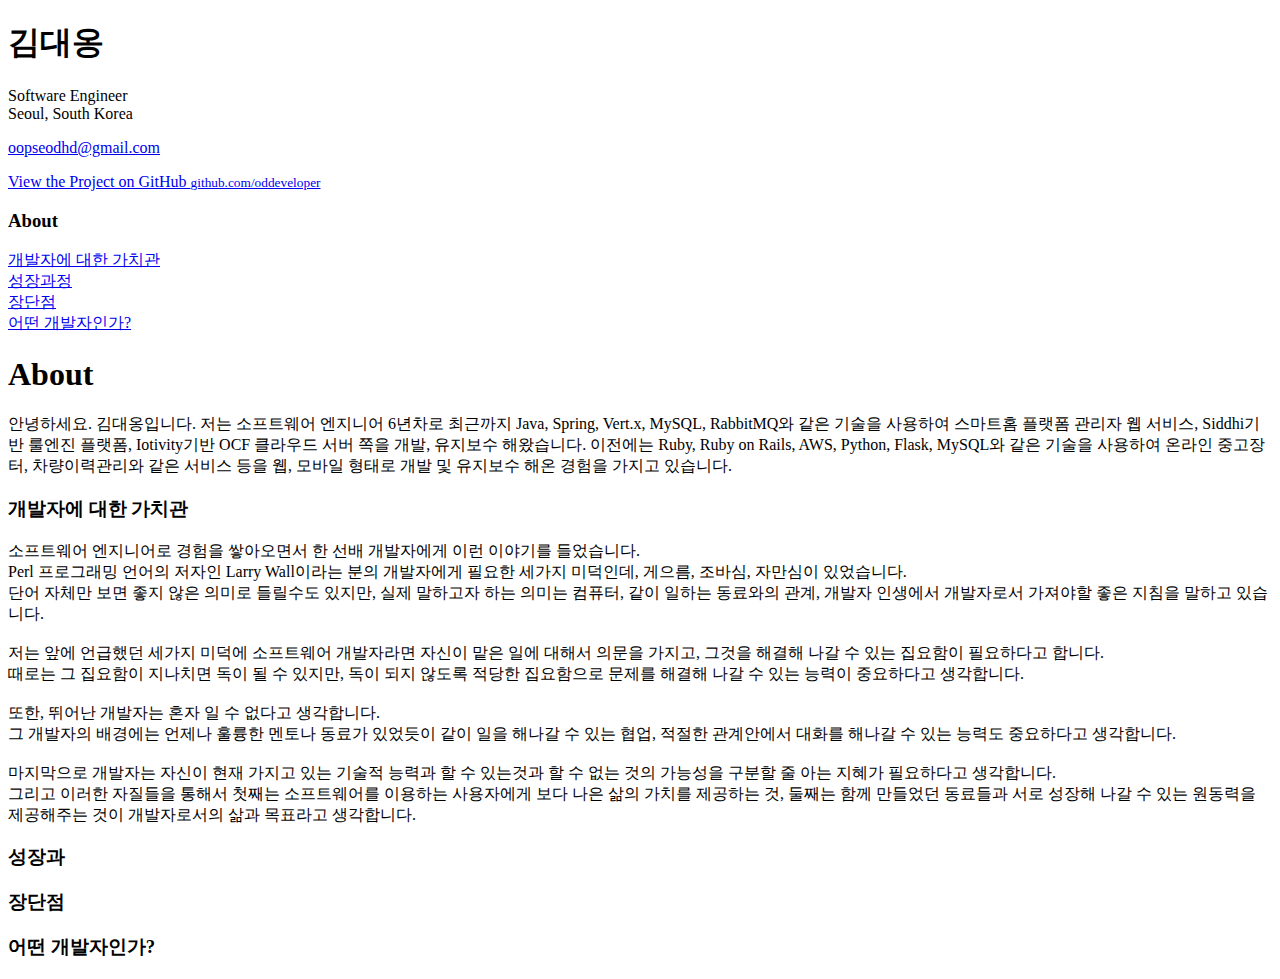
==== pages/about.html @ 231574f2 "add about.html" ====
<!doctype html>
<html>
<head>
    <meta charset="utf-8">
    <meta http-equiv="X-UA-Compatible" content="chrome=1">
    <title>oddeveloper portfolio</title>
    <link rel="stylesheet" href="stylesheets/styles.css">
    <link rel="stylesheet" href="stylesheets/pygment_trac.css">
    <meta name="viewport" content="width=device-width">
    <!--[if lt IE 9]>
    <script src="//html5shiv.googlecode.com/svn/trunk/html5.js"></script>
    <![endif]-->
</head>
<body>
<div class="wrapper">
    <header>
        <h1>김대옹</h1>
        <p>
            Software Engineer<br/>
            Seoul, South Korea
        </p>
        <a class="u-email" href="mailto:oopseodhd@gmail.com">oopseodhd@gmail.com</a><br/>
        <p class="view"><a href="http://github.com/oddeveloper">View the Project on GitHub <small>github.com/oddeveloper</small></a></p>
        <p>
        <h3>About</h3>
        <a href="#values">개발자에 대한 가치관</a><br/>
        <a href="#growth-history">성장과정</a><br/>
        <a href="#prosandcons">장단점</a><br/>
        <a href="#developer">어떤 개발자인가?</a><br/>
        </p>
    </header>
    <section>
        <h1>About</h1>
        <p>
            안녕하세요. 김대옹입니다.
            저는 소프트웨어 엔지니어 6년차로 최근까지 Java, Spring, Vert.x, MySQL, RabbitMQ와 같은 기술을 사용하여 스마트홈 플랫폼 관리자 웹 서비스, Siddhi기반 룰엔진 플랫폼, Iotivity기반 OCF 클라우드 서버 쪽을 개발, 유지보수 해왔습니다.
            이전에는 Ruby, Ruby on Rails, AWS, Python, Flask, MySQL와 같은 기술을 사용하여 온라인 중고장터, 차량이력관리와 같은 서비스 등을  웹, 모바일 형태로 개발 및 유지보수 해온 경험을 가지고 있습니다.
        </p>
        <h3 id="values"><b>개발자에 대한 가치관</b></h3>
        <p>
            소프트웨어 엔지니어로 경험을 쌓아오면서 한 선배 개발자에게 이런 이야기를 들었습니다.<br/>
            Perl 프로그래밍 언어의 저자인 Larry Wall이라는 분의 개발자에게 필요한 세가지 미덕인데, 게으름, 조바심, 자만심이 있었습니다.<br/>
            단어 자체만 보면 좋지 않은 의미로 들릴수도 있지만, 실제 말하고자 하는 의미는 컴퓨터, 같이 일하는 동료와의 관계, 개발자 인생에서 개발자로서 가져야할 좋은 지침을 말하고 있습니다.<br/><br/>
            저는 앞에 언급했던 세가지 미덕에 소프트웨어 개발자라면 자신이 맡은 일에 대해서 의문을 가지고, 그것을 해결해 나갈 수 있는 집요함이 필요하다고 합니다.<br/>
            때로는 그 집요함이 지나치면 독이 될 수 있지만, 독이 되지 않도록 적당한 집요함으로 문제를 해결해 나갈 수 있는 능력이 중요하다고 생각합니다.<br/><br/>
            또한, 뛰어난 개발자는 혼자 일 수 없다고 생각합니다.<br/>
            그 개발자의 배경에는 언제나 훌륭한 멘토나 동료가 있었듯이 같이 일을 해나갈 수 있는 협업, 적절한 관계안에서 대화를 해나갈 수 있는 능력도 중요하다고 생각합니다.<br/><br/>
            마지막으로 개발자는 자신이 현재 가지고 있는 기술적 능력과 할 수 있는것과 할 수 없는 것의 가능성을 구분할 줄 아는 지혜가 필요하다고 생각합니다.<br/>
            그리고 이러한 자질들을 통해서 첫째는 소프트웨어를 이용하는 사용자에게 보다 나은 삶의 가치를 제공하는 것, 둘째는 함께 만들었던 동료들과 서로 성장해 나갈 수 있는 원동력을 제공해주는 것이 개발자로서의 삶과 목표라고 생각합니다.
        </p>
        <h3 id="growth-history"><b>성장과</b></h3>
        <h3 id="prosandcons"><b>장단점</b></h3>
        <h3 id="developer"><b>어떤 개발자인가?</b></h3>
    </section>
</div>
<script src="javascripts/scale.fix.js"></script>
</body>
</html>
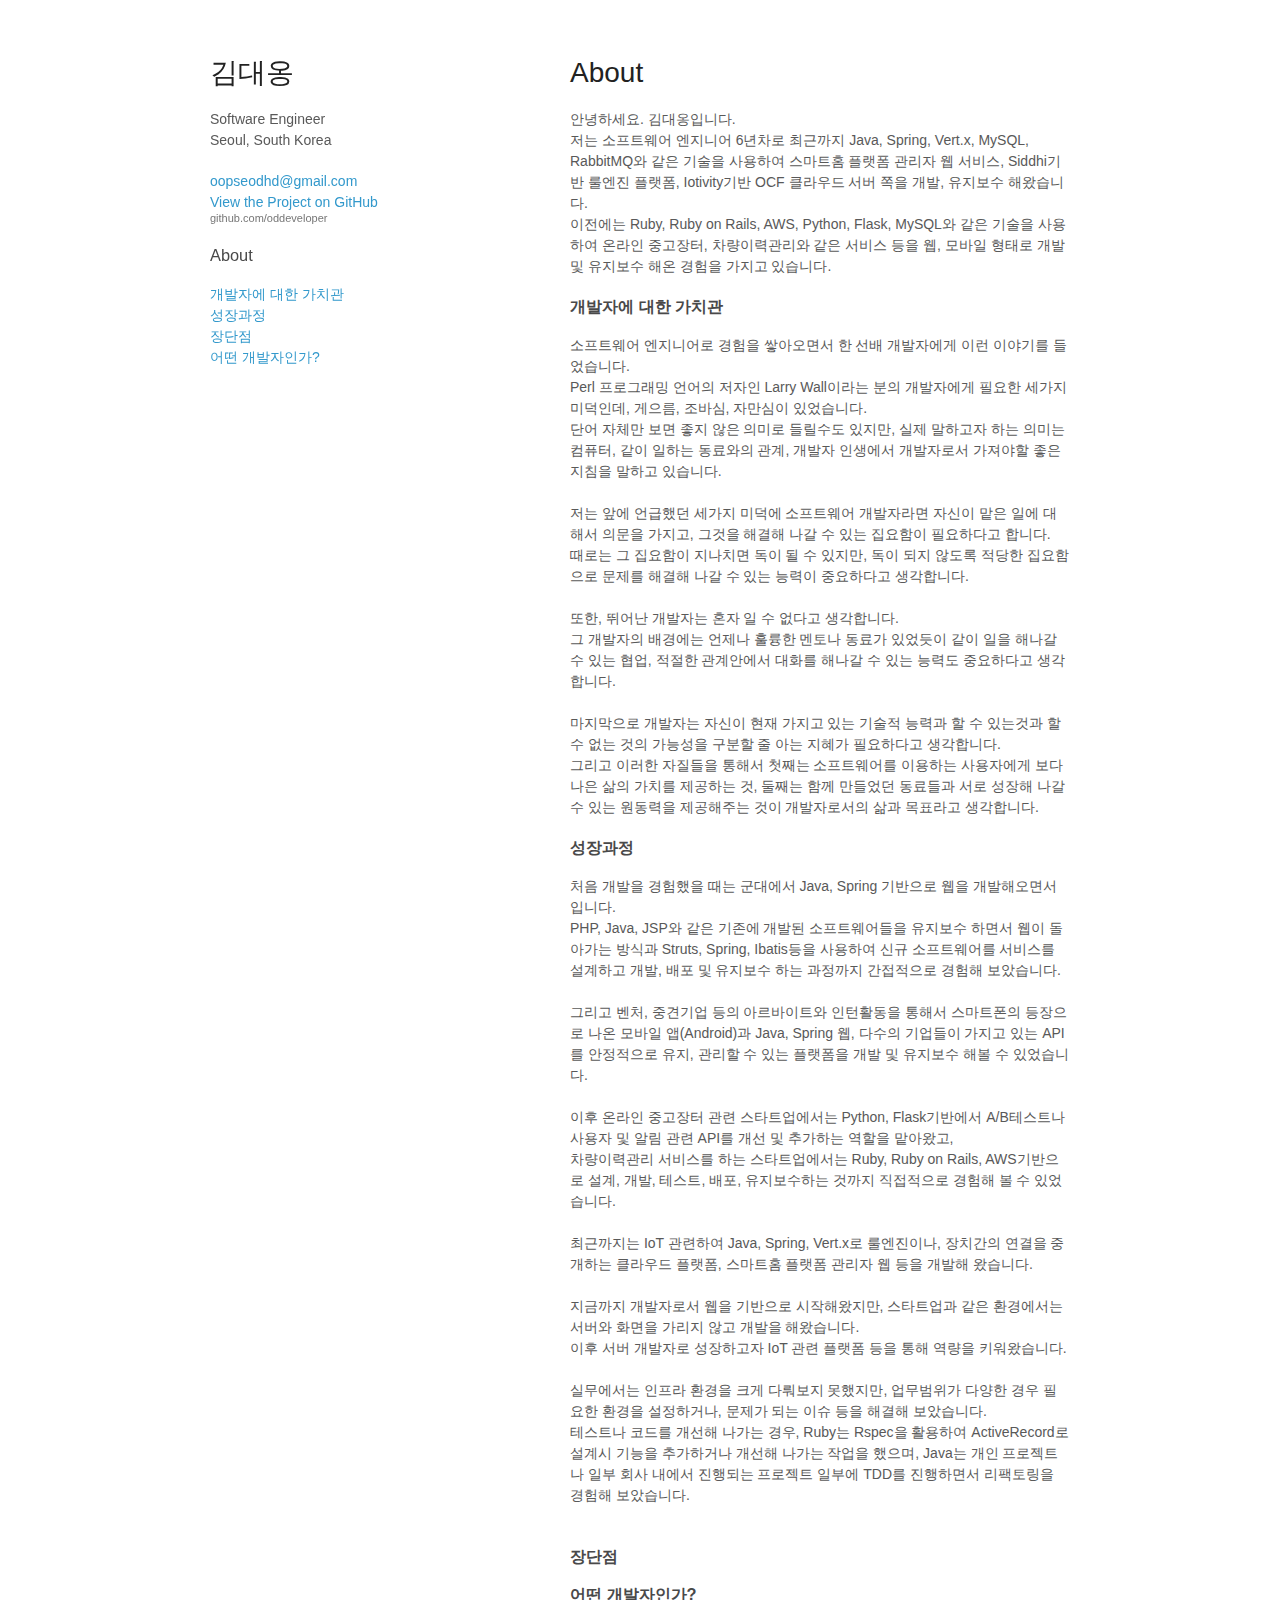
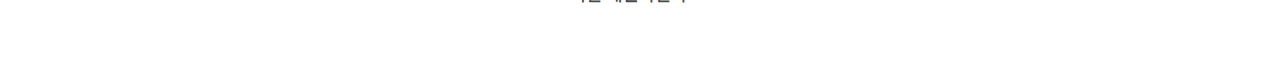
==== commit a0790153: "update about.html" ====
--- a/pages/about.html
+++ b/pages/about.html
@@ -4,9 +4,10 @@
     <meta charset="utf-8">
     <meta http-equiv="X-UA-Compatible" content="chrome=1">
     <title>oddeveloper portfolio</title>
-    <link rel="stylesheet" href="stylesheets/styles.css">
-    <link rel="stylesheet" href="stylesheets/pygment_trac.css">
+    <link rel="stylesheet" href="../stylesheets/styles.css">
+    <link rel="stylesheet" href="../stylesheets/pygment_trac.css">
     <meta name="viewport" content="width=device-width">
+    <script src="https://code.jquery.com/jquery-3.3.1.min.js"></script>
     <!--[if lt IE 9]>
     <script src="//html5shiv.googlecode.com/svn/trunk/html5.js"></script>
     <![endif]-->
@@ -29,12 +30,12 @@
         <a href="#developer">어떤 개발자인가?</a><br/>
         </p>
     </header>
-    <section>
+    <section id="contents">
         <h1>About</h1>
         <p>
-            안녕하세요. 김대옹입니다.
-            저는 소프트웨어 엔지니어 6년차로 최근까지 Java, Spring, Vert.x, MySQL, RabbitMQ와 같은 기술을 사용하여 스마트홈 플랫폼 관리자 웹 서비스, Siddhi기반 룰엔진 플랫폼, Iotivity기반 OCF 클라우드 서버 쪽을 개발, 유지보수 해왔습니다.
-            이전에는 Ruby, Ruby on Rails, AWS, Python, Flask, MySQL와 같은 기술을 사용하여 온라인 중고장터, 차량이력관리와 같은 서비스 등을  웹, 모바일 형태로 개발 및 유지보수 해온 경험을 가지고 있습니다.
+            안녕하세요. 김대옹입니다.</br>
+            저는 소프트웨어 엔지니어 6년차로 최근까지 Java, Spring, Vert.x, MySQL, RabbitMQ와 같은 기술을 사용하여 스마트홈 플랫폼 관리자 웹 서비스, Siddhi기반 룰엔진 플랫폼, Iotivity기반 OCF 클라우드 서버 쪽을 개발, 유지보수 해왔습니다.</br>
+            이전에는 Ruby, Ruby on Rails, AWS, Python, Flask, MySQL와 같은 기술을 사용하여 온라인 중고장터, 차량이력관리와 같은 서비스 등을  웹, 모바일 형태로 개발 및 유지보수 해온 경험을 가지고 있습니다.</br>
         </p>
         <h3 id="values"><b>개발자에 대한 가치관</b></h3>
         <p>
@@ -48,11 +49,28 @@
             마지막으로 개발자는 자신이 현재 가지고 있는 기술적 능력과 할 수 있는것과 할 수 없는 것의 가능성을 구분할 줄 아는 지혜가 필요하다고 생각합니다.<br/>
             그리고 이러한 자질들을 통해서 첫째는 소프트웨어를 이용하는 사용자에게 보다 나은 삶의 가치를 제공하는 것, 둘째는 함께 만들었던 동료들과 서로 성장해 나갈 수 있는 원동력을 제공해주는 것이 개발자로서의 삶과 목표라고 생각합니다.
         </p>
-        <h3 id="growth-history"><b>성장과</b></h3>
+        <h3 id="growth-history"><b>성장과정</b></h3>
+        <p>
+            처음 개발을 경험했을 때는 군대에서 Java, Spring 기반으로 웹을 개발해오면서 입니다.<br/>
+            PHP, Java, JSP와 같은 기존에 개발된 소프트웨어들을 유지보수 하면서 웹이 돌아가는 방식과 Struts, Spring, Ibatis등을 사용하여 신규 소프트웨어를 서비스를 설계하고 개발, 배포 및 유지보수 하는 과정까지 간접적으로 경험해 보았습니다.<br/><br/>
+
+            그리고 벤처, 중견기업 등의 아르바이트와 인턴활동을 통해서 스마트폰의 등장으로 나온 모바일 앱(Android)과 Java, Spring 웹, 다수의 기업들이 가지고 있는 API를 안정적으로 유지, 관리할 수 있는 플랫폼을 개발 및 유지보수 해볼 수 있었습니다.<br/><br/>
+
+            이후 온라인 중고장터 관련 스타트업에서는 Python, Flask기반에서 A/B테스트나 사용자 및 알림 관련 API를 개선 및 추가하는 역할을 맡아왔고,<br/>
+            차량이력관리 서비스를 하는 스타트업에서는 Ruby, Ruby on Rails, AWS기반으로 설계, 개발, 테스트, 배포, 유지보수하는 것까지 직접적으로 경험해 볼 수 있었습니다.<br/><br/>
+
+            최근까지는 IoT 관련하여 Java, Spring, Vert.x로 룰엔진이나, 장치간의 연결을 중개하는 클라우드 플랫폼, 스마트홈 플랫폼 관리자 웹 등을 개발해 왔습니다.<br/><br/>
+
+            지금까지 개발자로서 웹을 기반으로 시작해왔지만, 스타트업과 같은 환경에서는 서버와 화면을 가리지 않고 개발을 해왔습니다.<br/>
+            이후 서버 개발자로 성장하고자 IoT 관련 플랫폼 등을 통해 역량을 키워왔습니다.<br/><br/>
+
+            실무에서는 인프라 환경을 크게 다뤄보지 못했지만, 업무범위가 다양한 경우 필요한 환경을 설정하거나, 문제가 되는 이슈 등을 해결해 보았습니다.<br/>
+            테스트나 코드를 개선해 나가는 경우, Ruby는 Rspec을 활용하여 ActiveRecord로 설계시 기능을 추가하거나 개선해 나가는 작업을 했으며, Java는 개인 프로젝트나 일부 회사 내에서 진행되는 프로젝트 일부에 TDD를 진행하면서 리팩토링을 경험해 보았습니다.<br/><br/>
+        </p>
         <h3 id="prosandcons"><b>장단점</b></h3>
         <h3 id="developer"><b>어떤 개발자인가?</b></h3>
     </section>
 </div>
-<script src="javascripts/scale.fix.js"></script>
+<script src="../javascripts/scale.fix.js"></script>
 </body>
 </html>
--- a/stylesheets/styles.css
+++ b/stylesheets/styles.css
@@ -0,0 +1,285 @@
+body {
+  background-color: #fff;
+  padding:50px;
+  font: 14px/1.5 -apple-system, BlinkMacSystemFont, "Segoe UI", Roboto, Oxygen, Ubuntu, Cantarell, "Fira Sans", "Droid Sans", "Helvetica Neue", Arial, sans-serif, "Apple Color Emoji", "Segoe UI Emoji", "Segoe UI Symbol";
+  color:#595959;
+  font-weight:400;
+}
+
+h1, h2, h3, h4, h5, h6 {
+  color:#222;
+  margin:0 0 20px;
+}
+
+p, ul, ol, table, pre, dl {
+  margin:0 0 20px;
+}
+
+h1, h2, h3 {
+  line-height:1.1;
+}
+
+h1 {
+  font-size:28px;
+  font-weight: 500;
+}
+
+h2 {
+  color:#393939;
+  font-weight: 500;
+}
+
+h3, h4, h5, h6 {
+  color:#494949;
+  font-weight: 500;
+}
+
+a {
+  color:#39c;
+  text-decoration:none;
+}
+
+a:hover {
+  color:#069;
+}
+
+a small {
+  font-size:11px;
+  color:#777;
+  margin-top:-0.3em;
+  display:block;
+}
+
+a:hover small {
+  color:#777;
+}
+
+.wrapper {
+  width:860px;
+  margin:0 auto;
+}
+
+blockquote {
+  border-left:1px solid #e5e5e5;
+  margin:0;
+  padding:0 0 0 20px;
+  font-style:italic;
+}
+
+code, pre {
+  font-family:Monaco, Bitstream Vera Sans Mono, Lucida Console, Terminal, Consolas, Liberation Mono, DejaVu Sans Mono, Courier New, monospace;
+  color:#333;
+}
+
+pre {
+  padding:8px 15px;
+  background: #f8f8f8;
+  border-radius:5px;
+  border:1px solid #e5e5e5;
+  overflow-x: auto;
+}
+
+table {
+  width:100%;
+  border-collapse:collapse;
+}
+
+th, td {
+  text-align:left;
+  padding:5px 10px;
+  border-bottom:1px solid #e5e5e5;
+}
+
+dt {
+  color:#444;
+  font-weight:500;
+}
+
+th {
+  color:#444;
+}
+
+img {
+  max-width:100%;
+}
+
+header {
+  width:270px;
+  float:left;
+  position:fixed;
+  -webkit-font-smoothing:subpixel-antialiased;
+}
+
+header ul {
+  list-style:none;
+  height:40px;
+  padding:0;
+  background: #f4f4f4;
+  border-radius:5px;
+  border:1px solid #e0e0e0;
+  width:270px;
+}
+
+header li {
+  width:89px;
+  float:left;
+  border-right:1px solid #e0e0e0;
+  height:40px;
+}
+
+header li:first-child a {
+  border-radius:5px 0 0 5px;
+}
+
+header li:last-child a {
+  border-radius:0 5px 5px 0;
+}
+
+header ul a {
+  line-height:1;
+  font-size:11px;
+  color:#999;
+  display:block;
+  text-align:center;
+  padding-top:6px;
+  height:34px;
+}
+
+header ul a:hover {
+  color:#999;
+}
+
+header ul a:active {
+  background-color:#f0f0f0;
+}
+
+strong {
+  color:#222;
+  font-weight:500;
+}
+
+header ul li + li + li {
+  border-right:none;
+  width:89px;
+}
+
+header ul a strong {
+  font-size:14px;
+  display:block;
+  color:#222;
+}
+
+section {
+  width:500px;
+  float:right;
+  padding-bottom:50px;
+}
+
+small {
+  font-size:11px;
+}
+
+hr {
+  border:0;
+  background:#e5e5e5;
+  height:1px;
+  margin:0 0 20px;
+}
+
+footer {
+  width:270px;
+  float:left;
+  position:fixed;
+  bottom:50px;
+  -webkit-font-smoothing:subpixel-antialiased;
+}
+
+@media print, screen and (max-width: 960px) {
+
+  div.wrapper {
+    width:auto;
+    margin:0;
+  }
+
+  header, section, footer {
+    float:none;
+    position:static;
+    width:auto;
+  }
+
+  header {
+    padding-right:320px;
+  }
+
+  section {
+    border:1px solid #e5e5e5;
+    border-width:1px 0;
+    padding:20px 0;
+    margin:0 0 20px;
+  }
+
+  header a small {
+    display:inline;
+  }
+
+  header ul {
+    position:absolute;
+    right:50px;
+    top:52px;
+  }
+}
+
+@media print, screen and (max-width: 720px) {
+  body {
+    word-wrap:break-word;
+  }
+
+  header {
+    padding:0;
+  }
+
+  header ul, header p.view {
+    position:static;
+  }
+
+  pre, code {
+    word-wrap:normal;
+  }
+}
+
+@media print, screen and (max-width: 480px) {
+  body {
+    padding:15px;
+  }
+
+  header ul {
+    width:99%;
+  }
+
+  header li, header ul li + li + li {
+    width:33%;
+  }
+}
+
+@media print {
+  body {
+    padding:0.4in;
+    font-size:12pt;
+    color:#444;
+  }
+}
+
+.youtube-container {
+  position: relative;
+  overflow: hidden;
+  padding-top: 56.25%;
+}
+
+.youtube-iframe {
+  position: absolute;
+  top: 0;
+  left: 0;
+  width: 100%;
+  height: 100%;
+  border: 0;
+}
--- a/stylesheets/pygment_trac.css
+++ b/stylesheets/pygment_trac.css
@@ -0,0 +1,69 @@
+.highlight  { background: #ffffff; }
+.highlight .c { color: #999988; font-style: italic } /* Comment */
+.highlight .err { color: #a61717; background-color: #e3d2d2 } /* Error */
+.highlight .k { font-weight: bold } /* Keyword */
+.highlight .o { font-weight: bold } /* Operator */
+.highlight .cm { color: #999988; font-style: italic } /* Comment.Multiline */
+.highlight .cp { color: #999999; font-weight: bold } /* Comment.Preproc */
+.highlight .c1 { color: #999988; font-style: italic } /* Comment.Single */
+.highlight .cs { color: #999999; font-weight: bold; font-style: italic } /* Comment.Special */
+.highlight .gd { color: #000000; background-color: #ffdddd } /* Generic.Deleted */
+.highlight .gd .x { color: #000000; background-color: #ffaaaa } /* Generic.Deleted.Specific */
+.highlight .ge { font-style: italic } /* Generic.Emph */
+.highlight .gr { color: #aa0000 } /* Generic.Error */
+.highlight .gh { color: #999999 } /* Generic.Heading */
+.highlight .gi { color: #000000; background-color: #ddffdd } /* Generic.Inserted */
+.highlight .gi .x { color: #000000; background-color: #aaffaa } /* Generic.Inserted.Specific */
+.highlight .go { color: #888888 } /* Generic.Output */
+.highlight .gp { color: #555555 } /* Generic.Prompt */
+.highlight .gs { font-weight: bold } /* Generic.Strong */
+.highlight .gu { color: #800080; font-weight: bold; } /* Generic.Subheading */
+.highlight .gt { color: #aa0000 } /* Generic.Traceback */
+.highlight .kc { font-weight: bold } /* Keyword.Constant */
+.highlight .kd { font-weight: bold } /* Keyword.Declaration */
+.highlight .kn { font-weight: bold } /* Keyword.Namespace */
+.highlight .kp { font-weight: bold } /* Keyword.Pseudo */
+.highlight .kr { font-weight: bold } /* Keyword.Reserved */
+.highlight .kt { color: #445588; font-weight: bold } /* Keyword.Type */
+.highlight .m { color: #009999 } /* Literal.Number */
+.highlight .s { color: #d14 } /* Literal.String */
+.highlight .na { color: #008080 } /* Name.Attribute */
+.highlight .nb { color: #0086B3 } /* Name.Builtin */
+.highlight .nc { color: #445588; font-weight: bold } /* Name.Class */
+.highlight .no { color: #008080 } /* Name.Constant */
+.highlight .ni { color: #800080 } /* Name.Entity */
+.highlight .ne { color: #990000; font-weight: bold } /* Name.Exception */
+.highlight .nf { color: #990000; font-weight: bold } /* Name.Function */
+.highlight .nn { color: #555555 } /* Name.Namespace */
+.highlight .nt { color: #000080 } /* Name.Tag */
+.highlight .nv { color: #008080 } /* Name.Variable */
+.highlight .ow { font-weight: bold } /* Operator.Word */
+.highlight .w { color: #bbbbbb } /* Text.Whitespace */
+.highlight .mf { color: #009999 } /* Literal.Number.Float */
+.highlight .mh { color: #009999 } /* Literal.Number.Hex */
+.highlight .mi { color: #009999 } /* Literal.Number.Integer */
+.highlight .mo { color: #009999 } /* Literal.Number.Oct */
+.highlight .sb { color: #d14 } /* Literal.String.Backtick */
+.highlight .sc { color: #d14 } /* Literal.String.Char */
+.highlight .sd { color: #d14 } /* Literal.String.Doc */
+.highlight .s2 { color: #d14 } /* Literal.String.Double */
+.highlight .se { color: #d14 } /* Literal.String.Escape */
+.highlight .sh { color: #d14 } /* Literal.String.Heredoc */
+.highlight .si { color: #d14 } /* Literal.String.Interpol */
+.highlight .sx { color: #d14 } /* Literal.String.Other */
+.highlight .sr { color: #009926 } /* Literal.String.Regex */
+.highlight .s1 { color: #d14 } /* Literal.String.Single */
+.highlight .ss { color: #990073 } /* Literal.String.Symbol */
+.highlight .bp { color: #999999 } /* Name.Builtin.Pseudo */
+.highlight .vc { color: #008080 } /* Name.Variable.Class */
+.highlight .vg { color: #008080 } /* Name.Variable.Global */
+.highlight .vi { color: #008080 } /* Name.Variable.Instance */
+.highlight .il { color: #009999 } /* Literal.Number.Integer.Long */
+
+.type-csharp .highlight .k { color: #0000FF }
+.type-csharp .highlight .kt { color: #0000FF }
+.type-csharp .highlight .nf { color: #000000; font-weight: normal }
+.type-csharp .highlight .nc { color: #2B91AF }
+.type-csharp .highlight .nn { color: #000000 }
+.type-csharp .highlight .s { color: #A31515 }
+.type-csharp .highlight .sc { color: #A31515 }
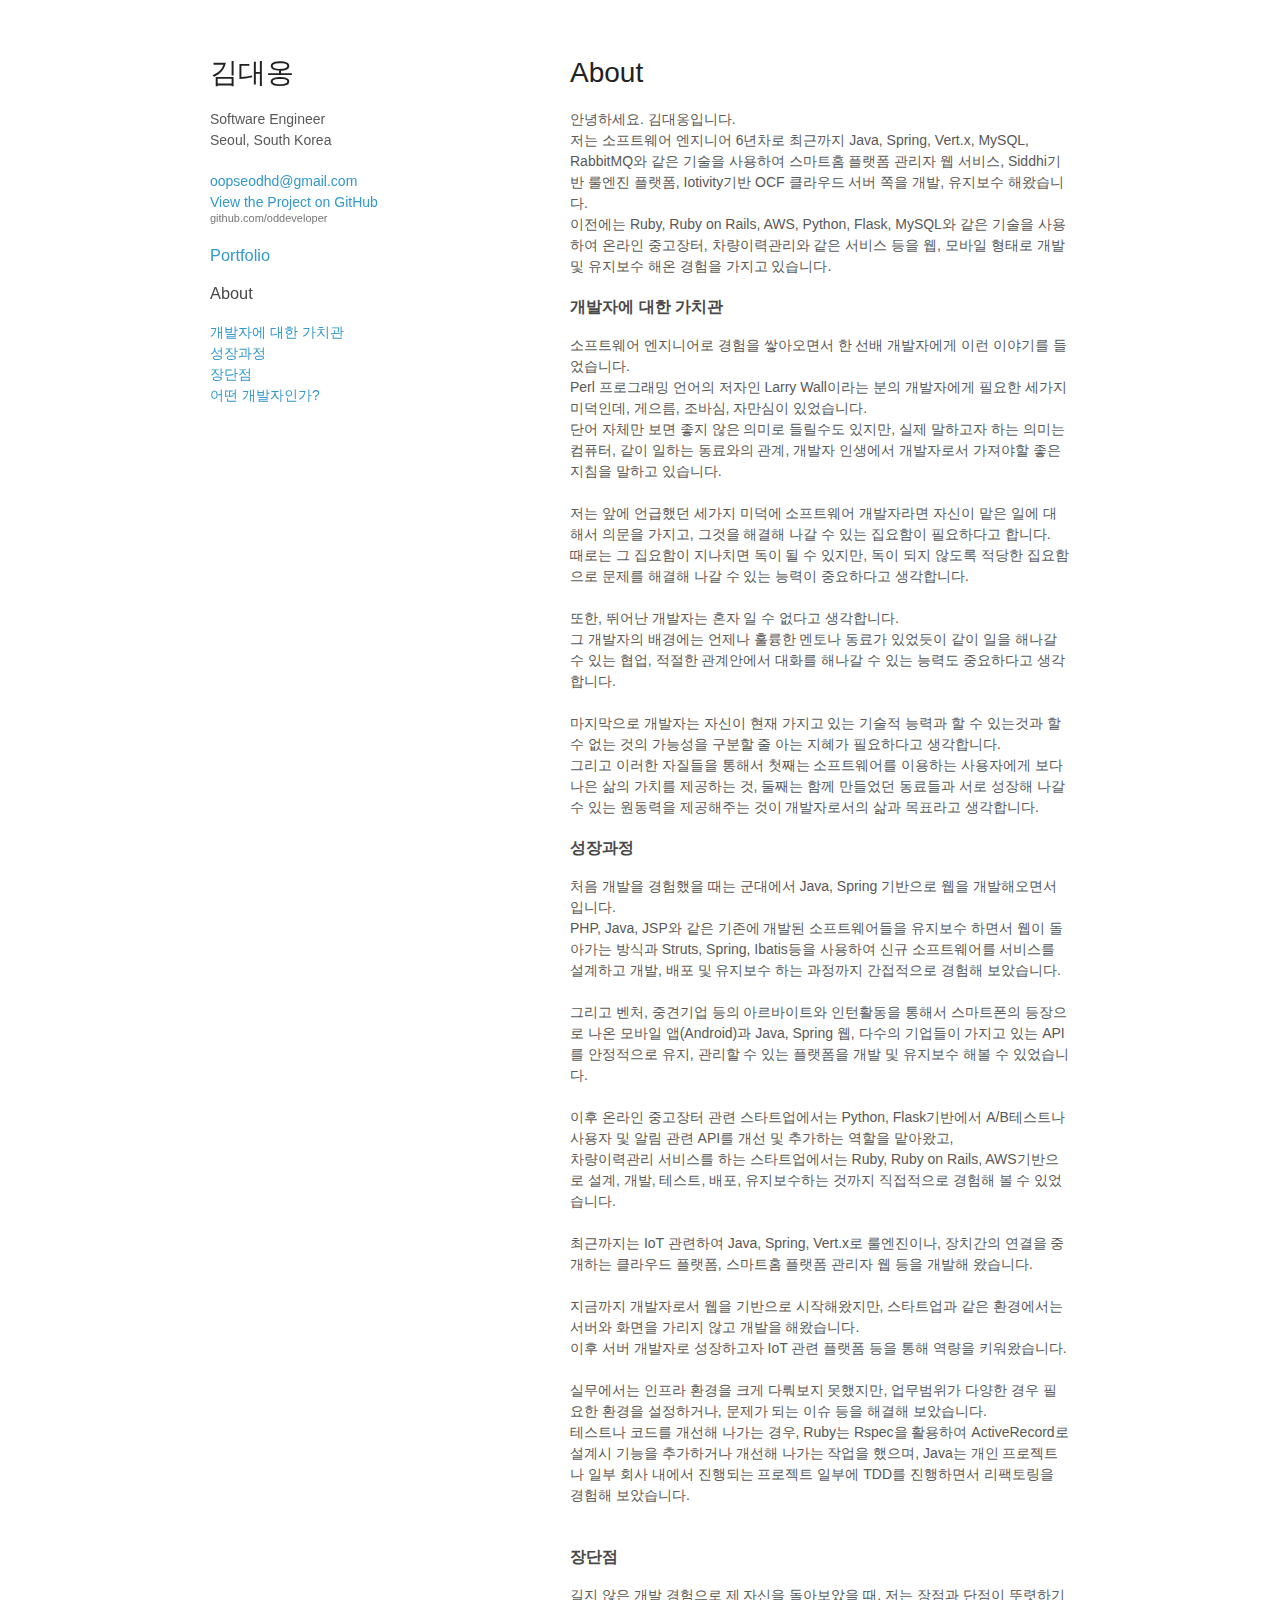
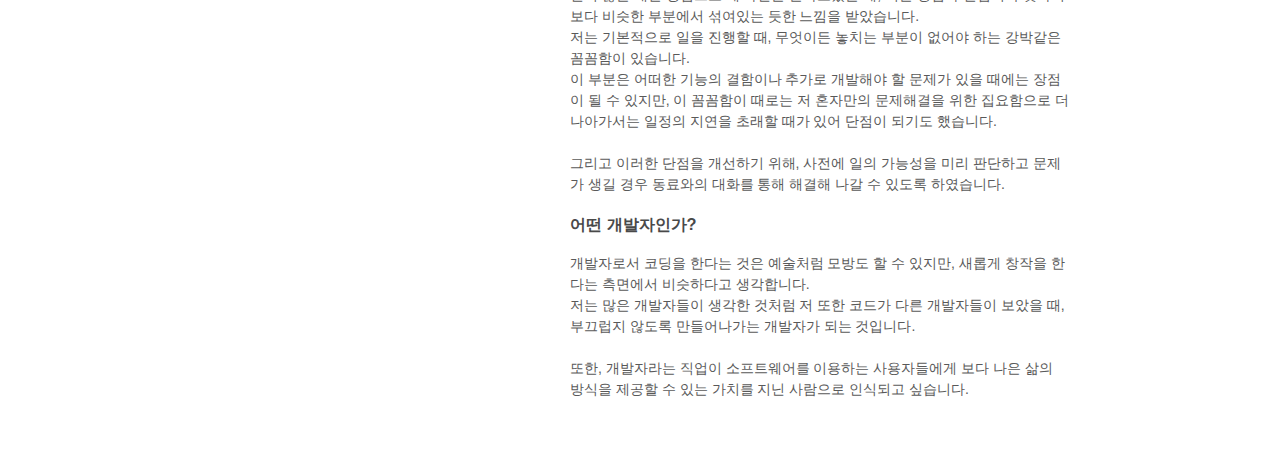
==== commit 6148c886: "update about.html" ====
--- a/pages/about.html
+++ b/pages/about.html
@@ -23,6 +23,7 @@
         <a class="u-email" href="mailto:oopseodhd@gmail.com">oopseodhd@gmail.com</a><br/>
         <p class="view"><a href="http://github.com/oddeveloper">View the Project on GitHub <small>github.com/oddeveloper</small></a></p>
         <p>
+        <h3><a href="../index.html">Portfolio</a></h3>
         <h3>About</h3>
         <a href="#values">개발자에 대한 가치관</a><br/>
         <a href="#growth-history">성장과정</a><br/>
@@ -68,7 +69,21 @@
             테스트나 코드를 개선해 나가는 경우, Ruby는 Rspec을 활용하여 ActiveRecord로 설계시 기능을 추가하거나 개선해 나가는 작업을 했으며, Java는 개인 프로젝트나 일부 회사 내에서 진행되는 프로젝트 일부에 TDD를 진행하면서 리팩토링을 경험해 보았습니다.<br/><br/>
         </p>
         <h3 id="prosandcons"><b>장단점</b></h3>
+        <p>
+            길지 않은 개발 경험으로 제 자신을 돌아보았을 때, 저는 장점과 단점이 뚜렷하기보다 비슷한 부분에서 섞여있는 듯한 느낌을 받았습니다.</br>
+            저는 기본적으로 일을 진행할 때, 무엇이든 놓치는 부분이 없어야 하는 강박같은 꼼꼼함이 있습니다.</br>
+            이 부분은 어떠한 기능의 결함이나 추가로 개발해야 할 문제가 있을 때에는 장점이 될 수 있지만,
+            이 꼼꼼함이 때로는 저 혼자만의 문제해결을 위한 집요함으로 더 나아가서는 일정의 지연을 초래할 때가 있어 단점이 되기도 했습니다.</br></br>
+
+            그리고 이러한 단점을 개선하기 위해, 사전에 일의 가능성을 미리 판단하고 문제가 생길 경우 동료와의 대화를 통해 해결해 나갈 수 있도록 하였습니다.</br>
+        </p>
         <h3 id="developer"><b>어떤 개발자인가?</b></h3>
+        <p>
+            개발자로서 코딩을 한다는 것은 예술처럼 모방도 할 수 있지만, 새롭게 창작을 한다는 측면에서 비슷하다고 생각합니다.</br>
+            저는 많은 개발자들이 생각한 것처럼 저 또한 코드가 다른 개발자들이 보았을 때, 부끄럽지 않도록 만들어나가는 개발자가 되는 것입니다.</br></br>
+
+            또한, 개발자라는 직업이 소프트웨어를 이용하는 사용자들에게 보다 나은 삶의 방식을 제공할 수 있는 가치를 지닌 사람으로 인식되고 싶습니다.</br>
+        </p>
     </section>
 </div>
 <script src="../javascripts/scale.fix.js"></script>
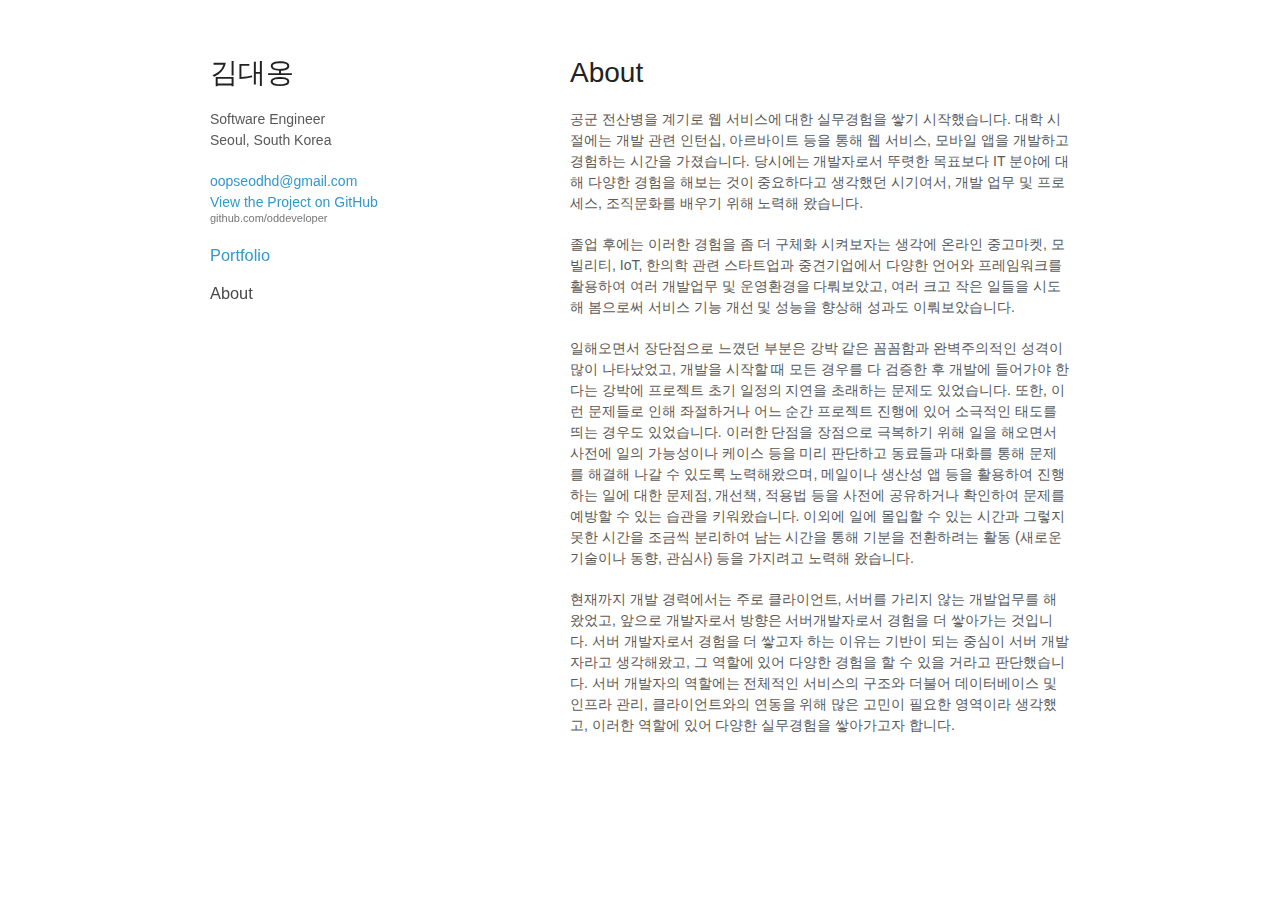
==== commit 3d8f552d: "update" ====
--- a/pages/about.html
+++ b/pages/about.html
@@ -25,64 +25,18 @@
         <p>
         <h3><a href="../index.html">Portfolio</a></h3>
         <h3>About</h3>
-        <a href="#values">개발자에 대한 가치관</a><br/>
-        <a href="#growth-history">성장과정</a><br/>
-        <a href="#prosandcons">장단점</a><br/>
-        <a href="#developer">어떤 개발자인가?</a><br/>
         </p>
     </header>
     <section id="contents">
         <h1>About</h1>
         <p>
-            안녕하세요. 김대옹입니다.</br>
-            저는 소프트웨어 엔지니어 6년차로 최근까지 Java, Spring, Vert.x, MySQL, RabbitMQ와 같은 기술을 사용하여 스마트홈 플랫폼 관리자 웹 서비스, Siddhi기반 룰엔진 플랫폼, Iotivity기반 OCF 클라우드 서버 쪽을 개발, 유지보수 해왔습니다.</br>
-            이전에는 Ruby, Ruby on Rails, AWS, Python, Flask, MySQL와 같은 기술을 사용하여 온라인 중고장터, 차량이력관리와 같은 서비스 등을  웹, 모바일 형태로 개발 및 유지보수 해온 경험을 가지고 있습니다.</br>
-        </p>
-        <h3 id="values"><b>개발자에 대한 가치관</b></h3>
-        <p>
-            소프트웨어 엔지니어로 경험을 쌓아오면서 한 선배 개발자에게 이런 이야기를 들었습니다.<br/>
-            Perl 프로그래밍 언어의 저자인 Larry Wall이라는 분의 개발자에게 필요한 세가지 미덕인데, 게으름, 조바심, 자만심이 있었습니다.<br/>
-            단어 자체만 보면 좋지 않은 의미로 들릴수도 있지만, 실제 말하고자 하는 의미는 컴퓨터, 같이 일하는 동료와의 관계, 개발자 인생에서 개발자로서 가져야할 좋은 지침을 말하고 있습니다.<br/><br/>
-            저는 앞에 언급했던 세가지 미덕에 소프트웨어 개발자라면 자신이 맡은 일에 대해서 의문을 가지고, 그것을 해결해 나갈 수 있는 집요함이 필요하다고 합니다.<br/>
-            때로는 그 집요함이 지나치면 독이 될 수 있지만, 독이 되지 않도록 적당한 집요함으로 문제를 해결해 나갈 수 있는 능력이 중요하다고 생각합니다.<br/><br/>
-            또한, 뛰어난 개발자는 혼자 일 수 없다고 생각합니다.<br/>
-            그 개발자의 배경에는 언제나 훌륭한 멘토나 동료가 있었듯이 같이 일을 해나갈 수 있는 협업, 적절한 관계안에서 대화를 해나갈 수 있는 능력도 중요하다고 생각합니다.<br/><br/>
-            마지막으로 개발자는 자신이 현재 가지고 있는 기술적 능력과 할 수 있는것과 할 수 없는 것의 가능성을 구분할 줄 아는 지혜가 필요하다고 생각합니다.<br/>
-            그리고 이러한 자질들을 통해서 첫째는 소프트웨어를 이용하는 사용자에게 보다 나은 삶의 가치를 제공하는 것, 둘째는 함께 만들었던 동료들과 서로 성장해 나갈 수 있는 원동력을 제공해주는 것이 개발자로서의 삶과 목표라고 생각합니다.
-        </p>
-        <h3 id="growth-history"><b>성장과정</b></h3>
-        <p>
-            처음 개발을 경험했을 때는 군대에서 Java, Spring 기반으로 웹을 개발해오면서 입니다.<br/>
-            PHP, Java, JSP와 같은 기존에 개발된 소프트웨어들을 유지보수 하면서 웹이 돌아가는 방식과 Struts, Spring, Ibatis등을 사용하여 신규 소프트웨어를 서비스를 설계하고 개발, 배포 및 유지보수 하는 과정까지 간접적으로 경험해 보았습니다.<br/><br/>
+            공군 전산병을 계기로 웹 서비스에 대한 실무경험을 쌓기 시작했습니다. 대학 시절에는 개발 관련 인턴십, 아르바이트 등을 통해 웹 서비스, 모바일 앱을 개발하고 경험하는 시간을 가졌습니다. 당시에는 개발자로서 뚜렷한 목표보다 IT 분야에 대해 다양한 경험을 해보는 것이 중요하다고 생각했던 시기여서, 개발 업무 및 프로세스, 조직문화를 배우기 위해 노력해 왔습니다.<p>
 
-            그리고 벤처, 중견기업 등의 아르바이트와 인턴활동을 통해서 스마트폰의 등장으로 나온 모바일 앱(Android)과 Java, Spring 웹, 다수의 기업들이 가지고 있는 API를 안정적으로 유지, 관리할 수 있는 플랫폼을 개발 및 유지보수 해볼 수 있었습니다.<br/><br/>
+            졸업 후에는 이러한 경험을 좀 더 구체화 시켜보자는 생각에 온라인 중고마켓, 모빌리티, IoT, 한의학 관련 스타트업과 중견기업에서 다양한 언어와 프레임워크를 활용하여 여러 개발업무 및 운영환경을 다뤄보았고, 여러 크고 작은 일들을 시도해 봄으로써 서비스 기능 개선 및 성능을 향상해 성과도 이뤄보았습니다. <p>
 
-            이후 온라인 중고장터 관련 스타트업에서는 Python, Flask기반에서 A/B테스트나 사용자 및 알림 관련 API를 개선 및 추가하는 역할을 맡아왔고,<br/>
-            차량이력관리 서비스를 하는 스타트업에서는 Ruby, Ruby on Rails, AWS기반으로 설계, 개발, 테스트, 배포, 유지보수하는 것까지 직접적으로 경험해 볼 수 있었습니다.<br/><br/>
+            일해오면서 장단점으로 느꼈던 부분은 강박 같은 꼼꼼함과 완벽주의적인 성격이 많이 나타났었고, 개발을 시작할 때 모든 경우를 다 검증한 후 개발에 들어가야 한다는 강박에 프로젝트 초기 일정의 지연을 초래하는 문제도 있었습니다. 또한, 이런 문제들로 인해 좌절하거나 어느 순간 프로젝트 진행에 있어 소극적인 태도를 띄는 경우도 있었습니다. 이러한 단점을 장점으로 극복하기 위해 일을 해오면서 사전에 일의 가능성이나 케이스 등을 미리 판단하고 동료들과 대화를 통해 문제를 해결해 나갈 수 있도록 노력해왔으며, 메일이나 생산성 앱 등을 활용하여 진행하는 일에 대한 문제점, 개선책, 적용법 등을 사전에 공유하거나 확인하여 문제를 예방할 수 있는 습관을 키워왔습니다. 이외에 일에 몰입할 수 있는 시간과 그렇지 못한 시간을 조금씩 분리하여 남는 시간을 통해 기분을 전환하려는 활동 (새로운 기술이나 동향, 관심사) 등을 가지려고 노력해 왔습니다. <p>
 
-            최근까지는 IoT 관련하여 Java, Spring, Vert.x로 룰엔진이나, 장치간의 연결을 중개하는 클라우드 플랫폼, 스마트홈 플랫폼 관리자 웹 등을 개발해 왔습니다.<br/><br/>
-
-            지금까지 개발자로서 웹을 기반으로 시작해왔지만, 스타트업과 같은 환경에서는 서버와 화면을 가리지 않고 개발을 해왔습니다.<br/>
-            이후 서버 개발자로 성장하고자 IoT 관련 플랫폼 등을 통해 역량을 키워왔습니다.<br/><br/>
-
-            실무에서는 인프라 환경을 크게 다뤄보지 못했지만, 업무범위가 다양한 경우 필요한 환경을 설정하거나, 문제가 되는 이슈 등을 해결해 보았습니다.<br/>
-            테스트나 코드를 개선해 나가는 경우, Ruby는 Rspec을 활용하여 ActiveRecord로 설계시 기능을 추가하거나 개선해 나가는 작업을 했으며, Java는 개인 프로젝트나 일부 회사 내에서 진행되는 프로젝트 일부에 TDD를 진행하면서 리팩토링을 경험해 보았습니다.<br/><br/>
-        </p>
-        <h3 id="prosandcons"><b>장단점</b></h3>
-        <p>
-            길지 않은 개발 경험으로 제 자신을 돌아보았을 때, 저는 장점과 단점이 뚜렷하기보다 비슷한 부분에서 섞여있는 듯한 느낌을 받았습니다.</br>
-            저는 기본적으로 일을 진행할 때, 무엇이든 놓치는 부분이 없어야 하는 강박같은 꼼꼼함이 있습니다.</br>
-            이 부분은 어떠한 기능의 결함이나 추가로 개발해야 할 문제가 있을 때에는 장점이 될 수 있지만,
-            이 꼼꼼함이 때로는 저 혼자만의 문제해결을 위한 집요함으로 더 나아가서는 일정의 지연을 초래할 때가 있어 단점이 되기도 했습니다.</br></br>
-
-            그리고 이러한 단점을 개선하기 위해, 사전에 일의 가능성을 미리 판단하고 문제가 생길 경우 동료와의 대화를 통해 해결해 나갈 수 있도록 하였습니다.</br>
-        </p>
-        <h3 id="developer"><b>어떤 개발자인가?</b></h3>
-        <p>
-            개발자로서 코딩을 한다는 것은 예술처럼 모방도 할 수 있지만, 새롭게 창작을 한다는 측면에서 비슷하다고 생각합니다.</br>
-            저는 많은 개발자들이 생각한 것처럼 저 또한 코드가 다른 개발자들이 보았을 때, 부끄럽지 않도록 만들어나가는 개발자가 되는 것입니다.</br></br>
-
-            또한, 개발자라는 직업이 소프트웨어를 이용하는 사용자들에게 보다 나은 삶의 방식을 제공할 수 있는 가치를 지닌 사람으로 인식되고 싶습니다.</br>
+            현재까지 개발 경력에서는 주로 클라이언트, 서버를 가리지 않는 개발업무를 해왔었고, 앞으로 개발자로서 방향은 서버개발자로서 경험을 더 쌓아가는 것입니다. 서버 개발자로서 경험을 더 쌓고자 하는 이유는 기반이 되는 중심이 서버 개발자라고 생각해왔고, 그 역할에 있어 다양한 경험을 할 수 있을 거라고 판단했습니다. 서버  개발자의 역할에는 전체적인 서비스의 구조와 더불어 데이터베이스 및 인프라 관리, 클라이언트와의 연동을 위해 많은 고민이 필요한 영역이라 생각했고, 이러한 역할에 있어 다양한 실무경험을 쌓아가고자 합니다. <p>
         </p>
     </section>
 </div>
